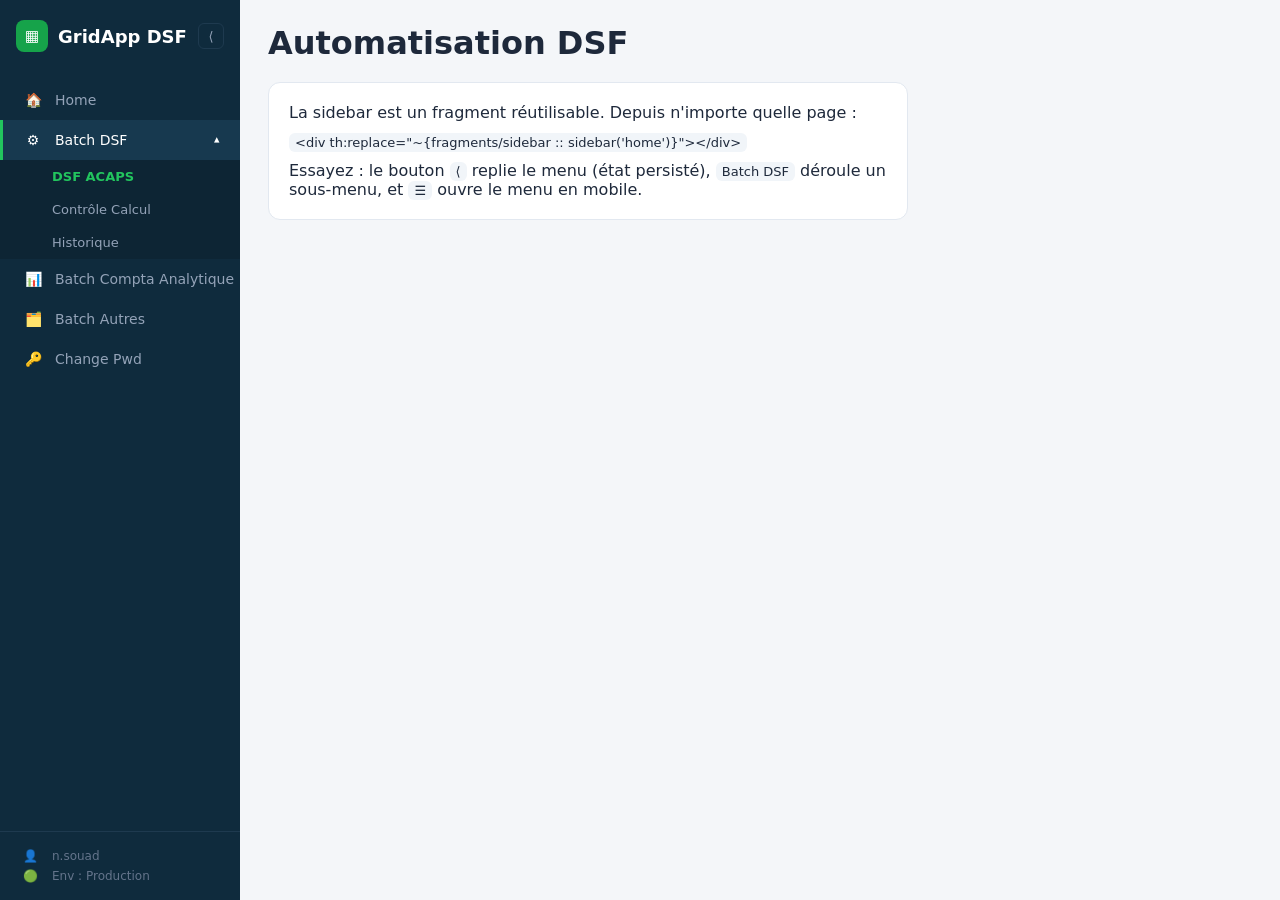
==== src/main/resources/templates/index.html @ 5580d186 "Add reusable interactive sidebar Thymeleaf component - fragments/sidebar.html: sidebar(activeMenu) f" ====
<!DOCTYPE html>
<html lang="fr" xmlns:th="http://www.thymeleaf.org">
<head>
  <meta charset="UTF-8">
  <meta name="viewport" content="width=device-width, initial-scale=1">
  <title>Automatisation DSF</title>
  <link rel="stylesheet" href="../static/css/sidebar.css" th:href="@{/css/sidebar.css}">
  <style>
    * { margin:0; padding:0; box-sizing:border-box; font-family:'Segoe UI',system-ui,sans-serif; }
    body { background:#f4f6f9; color:#1e293b; display:flex; min-height:100vh; }
    .main { flex:1; padding:24px 28px; }
    .topbar { display:flex; align-items:center; gap:14px; margin-bottom:20px; }
    .hamburger { display:none; background:#0f2b3d; color:#fff; border:none; border-radius:8px;
                 width:38px; height:38px; font-size:16px; cursor:pointer; }
    @media (max-width:768px){ .hamburger{ display:block; } }
    .card { background:#fff; border:1px solid #e2e8f0; border-radius:12px; padding:20px; max-width:640px; }
    code { background:#f1f5f9; padding:2px 6px; border-radius:6px; font-size:13px; }
  </style>
</head>
<body>

  <!-- Reusable sidebar: pass the active menu key -->
  <div th:replace="~{fragments/sidebar :: sidebar('dsf')}">
    <!-- Static preview fallback (opened without a Thymeleaf server) -->
    <aside class="sidebar" id="appSidebar">
      <div class="sidebar-logo">
        <span class="logo-mark">▦</span><span class="logo-text">GridApp DSF</span>
        <button type="button" class="sidebar-toggle" data-sidebar-toggle>⟨</button>
      </div>
      <nav class="sidebar-nav">
        <a class="nav-item" href="#"><span class="nav-icon">🏠</span><span class="nav-label">Home</span></a>
        <div class="nav-group open">
          <button type="button" class="nav-item nav-parent active" data-submenu-toggle>
            <span class="nav-icon">⚙️</span><span class="nav-label">Batch DSF</span><span class="nav-caret">▾</span>
          </button>
          <div class="submenu">
            <a class="submenu-item active" href="#">DSF ACAPS</a>
            <a class="submenu-item" href="#">Contrôle Calcul</a>
            <a class="submenu-item" href="#">Historique</a>
          </div>
        </div>
        <a class="nav-item" href="#"><span class="nav-icon">📊</span><span class="nav-label">Batch Compta Analytique</span></a>
        <a class="nav-item" href="#"><span class="nav-icon">🗂️</span><span class="nav-label">Batch Autres</span></a>
        <a class="nav-item" href="#"><span class="nav-icon">🔑</span><span class="nav-label">Change Pwd</span></a>
      </nav>
      <div class="sidebar-foot">
        <div class="foot-row"><span class="nav-icon">👤</span><span class="nav-label">n.souad</span></div>
        <div class="foot-row"><span class="nav-icon">🟢</span><span class="nav-label">Env : Production</span></div>
      </div>
    </aside>
  </div>

  <div class="main">
    <div class="topbar">
      <button class="hamburger" data-sidebar-open aria-label="Ouvrir le menu">☰</button>
      <h1>Automatisation DSF</h1>
    </div>
    <div class="card">
      <p>La sidebar est un fragment réutilisable. Depuis n'importe quelle page :</p>
      <p style="margin-top:10px"><code>&lt;div th:replace="~{fragments/sidebar :: sidebar('home')}"&gt;&lt;/div&gt;</code></p>
      <p style="margin-top:10px">Essayez : le bouton <code>⟨</code> replie le menu (état persisté),
      <code>Batch DSF</code> déroule un sous-menu, et <code>☰</code> ouvre le menu en mobile.</p>
    </div>
  </div>

  <script src="../static/js/sidebar.js" th:src="@{/js/sidebar.js}" defer></script>
</body>
</html>
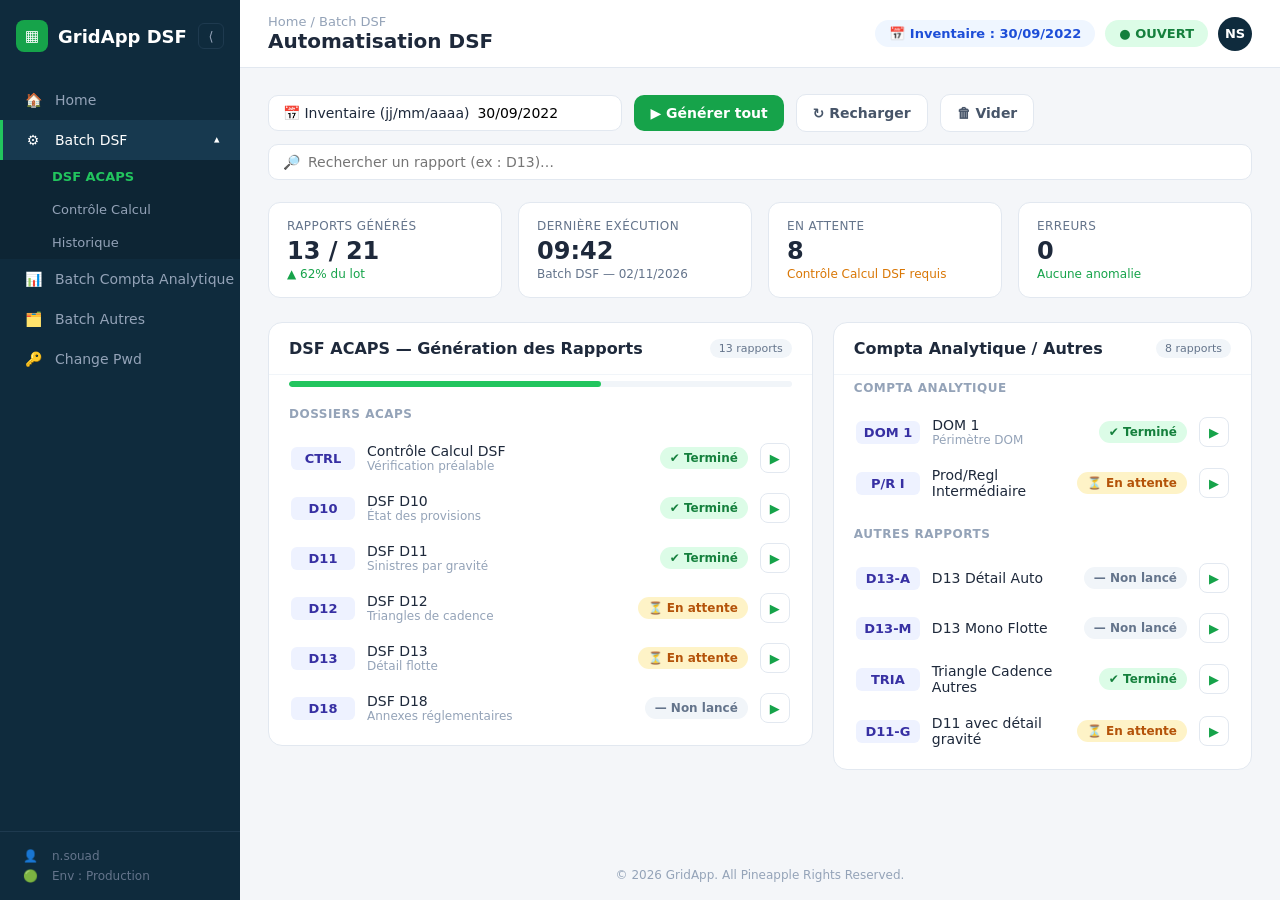
==== commit 5f1a9619: "Add topbar, KPI card and report group Thymeleaf components - fragments/topbar.html: topbar(title, cr" ====
--- a/src/main/resources/templates/index.html
+++ b/src/main/resources/templates/index.html
@@ -5,23 +5,33 @@
   <meta name="viewport" content="width=device-width, initial-scale=1">
   <title>Automatisation DSF</title>
   <link rel="stylesheet" href="../static/css/sidebar.css" th:href="@{/css/sidebar.css}">
+  <link rel="stylesheet" href="../static/css/topbar.css" th:href="@{/css/topbar.css}">
+  <link rel="stylesheet" href="../static/css/kpi.css" th:href="@{/css/kpi.css}">
+  <link rel="stylesheet" href="../static/css/reports.css" th:href="@{/css/reports.css}">
   <style>
+    /* Page-level layout only — components live in their own CSS files */
     * { margin:0; padding:0; box-sizing:border-box; font-family:'Segoe UI',system-ui,sans-serif; }
     body { background:#f4f6f9; color:#1e293b; display:flex; min-height:100vh; }
-    .main { flex:1; padding:24px 28px; }
-    .topbar { display:flex; align-items:center; gap:14px; margin-bottom:20px; }
-    .hamburger { display:none; background:#0f2b3d; color:#fff; border:none; border-radius:8px;
-                 width:38px; height:38px; font-size:16px; cursor:pointer; }
-    @media (max-width:768px){ .hamburger{ display:block; } }
-    .card { background:#fff; border:1px solid #e2e8f0; border-radius:12px; padding:20px; max-width:640px; }
-    code { background:#f1f5f9; padding:2px 6px; border-radius:6px; font-size:13px; }
+    .main { flex:1; display:flex; flex-direction:column; min-width:0; }
+    .content { padding:26px 28px; }
+    .toolbar { display:flex; gap:12px; align-items:center; margin-bottom:22px; flex-wrap:wrap; }
+    .field { display:flex; align-items:center; gap:8px; background:#fff; border:1px solid #e2e8f0;
+             border-radius:10px; padding:9px 14px; font-size:14px; }
+    .field input { border:none; outline:none; font-size:14px; width:130px; }
+    .search { flex:1; min-width:220px; } .search input { width:100%; }
+    .btn { padding:10px 16px; border-radius:10px; border:none; font-size:14px; font-weight:600; cursor:pointer; }
+    .btn.primary { background:#16a34a; color:#fff; }
+    .btn.ghost { background:#fff; border:1px solid #e2e8f0; color:#475569; }
+    .grid { display:grid; grid-template-columns:1.3fr 1fr; gap:20px; align-items:start; margin-top:24px; }
+    @media (max-width:1024px){ .grid { grid-template-columns:1fr; } }
+    .footer { text-align:center; color:#94a3b8; font-size:12px; padding:18px; margin-top:auto; }
   </style>
 </head>
 <body>
 
-  <!-- Reusable sidebar: pass the active menu key -->
+  <!-- ===== Sidebar (reusable) ===== -->
   <div th:replace="~{fragments/sidebar :: sidebar('dsf')}">
-    <!-- Static preview fallback (opened without a Thymeleaf server) -->
+    <!-- Static preview fallback -->
     <aside class="sidebar" id="appSidebar">
       <div class="sidebar-logo">
         <span class="logo-mark">▦</span><span class="logo-text">GridApp DSF</span>
@@ -51,16 +61,89 @@
   </div>
 
   <div class="main">
-    <div class="topbar">
-      <button class="hamburger" data-sidebar-open aria-label="Ouvrir le menu">☰</button>
-      <h1>Automatisation DSF</h1>
+
+    <!-- ===== Topbar (reusable) ===== -->
+    <div th:replace="~{fragments/topbar :: topbar('Automatisation DSF','Home / Batch DSF','30/09/2022','OUVERT','NS')}">
+      <header class="topbar">
+        <button type="button" class="topbar-hamburger" data-sidebar-open>☰</button>
+        <div>
+          <div class="topbar-crumb">Home / Batch DSF</div>
+          <h1>Automatisation DSF</h1>
+        </div>
+        <div class="topbar-actions">
+          <span class="pill pill-date">📅 Inventaire : 30/09/2022</span>
+          <span class="pill pill-open">● OUVERT</span>
+          <div class="avatar">NS</div>
+        </div>
+      </header>
     </div>
-    <div class="card">
-      <p>La sidebar est un fragment réutilisable. Depuis n'importe quelle page :</p>
-      <p style="margin-top:10px"><code>&lt;div th:replace="~{fragments/sidebar :: sidebar('home')}"&gt;&lt;/div&gt;</code></p>
-      <p style="margin-top:10px">Essayez : le bouton <code>⟨</code> replie le menu (état persisté),
-      <code>Batch DSF</code> déroule un sous-menu, et <code>☰</code> ouvre le menu en mobile.</p>
+
+    <div class="content">
+
+      <!-- Toolbar: page-specific -->
+      <div class="toolbar">
+        <div class="field">📅 Inventaire (jj/mm/aaaa) <input value="30/09/2022"></div>
+        <button class="btn primary">▶ Générer tout</button>
+        <button class="btn ghost">↻ Recharger</button>
+        <button class="btn ghost">🗑 Vider</button>
+        <div class="field search">🔎 <input placeholder="Rechercher un rapport (ex : D13)…"></div>
+      </div>
+
+      <!-- ===== KPI cards (reusable) ===== -->
+      <div class="kpi-grid">
+        <div th:replace="~{fragments/kpis :: kpiCard('Rapports générés','13 / 21','▲ 62% du lot','ok')}">
+          <div class="kpi"><div class="kpi-label">Rapports générés</div><div class="kpi-value">13 / 21</div><div class="kpi-delta ok">▲ 62% du lot</div></div>
+        </div>
+        <div th:replace="~{fragments/kpis :: kpiCard('Dernière exécution','09:42','Batch DSF — 02/11/2026','')}">
+          <div class="kpi"><div class="kpi-label">Dernière exécution</div><div class="kpi-value">09:42</div><div class="kpi-delta">Batch DSF — 02/11/2026</div></div>
+        </div>
+        <div th:replace="~{fragments/kpis :: kpiCard('En attente','8','Contrôle Calcul DSF requis','warn')}">
+          <div class="kpi"><div class="kpi-label">En attente</div><div class="kpi-value">8</div><div class="kpi-delta warn">Contrôle Calcul DSF requis</div></div>
+        </div>
+        <div th:replace="~{fragments/kpis :: kpiCard('Erreurs','0','Aucune anomalie','ok')}">
+          <div class="kpi"><div class="kpi-label">Erreurs</div><div class="kpi-value">0</div><div class="kpi-delta ok">Aucune anomalie</div></div>
+        </div>
+      </div>
+
+      <!-- ===== Report groups (reusable) ===== -->
+      <div class="grid">
+        <div th:replace="~{fragments/reports :: reportGroup('DSF ACAPS — Génération des Rapports','13 rapports',${rapportsAcaps},62,'Dossiers ACAPS')}">
+          <section class="report-group">
+            <div class="report-group-head"><h2>DSF ACAPS — Génération des Rapports</h2><span class="report-group-tag">13 rapports</span></div>
+            <div class="report-progress"><div style="width:62%"></div></div>
+            <div class="report-section">Dossiers ACAPS</div>
+            <div class="report-rows">
+              <div class="report-row"><span class="report-code">CTRL</span><span class="report-name"><span>Contrôle Calcul DSF</span><small>Vérification préalable</small></span><span class="report-status status-done">✔ Terminé</span><button class="report-run">▶</button></div>
+              <div class="report-row"><span class="report-code">D10</span><span class="report-name"><span>DSF D10</span><small>État des provisions</small></span><span class="report-status status-done">✔ Terminé</span><button class="report-run">▶</button></div>
+              <div class="report-row"><span class="report-code">D11</span><span class="report-name"><span>DSF D11</span><small>Sinistres par gravité</small></span><span class="report-status status-done">✔ Terminé</span><button class="report-run">▶</button></div>
+              <div class="report-row"><span class="report-code">D12</span><span class="report-name"><span>DSF D12</span><small>Triangles de cadence</small></span><span class="report-status status-pending">⏳ En attente</span><button class="report-run">▶</button></div>
+              <div class="report-row"><span class="report-code">D13</span><span class="report-name"><span>DSF D13</span><small>Détail flotte</small></span><span class="report-status status-pending">⏳ En attente</span><button class="report-run">▶</button></div>
+              <div class="report-row"><span class="report-code">D18</span><span class="report-name"><span>DSF D18</span><small>Annexes réglementaires</small></span><span class="report-status status-na">— Non lancé</span><button class="report-run">▶</button></div>
+            </div>
+          </section>
+        </div>
+
+        <div th:replace="~{fragments/reports :: reportGroup('Compta Analytique / Autres','8 rapports',${rapportsAutres},null,null)}">
+          <section class="report-group">
+            <div class="report-group-head"><h2>Compta Analytique / Autres</h2><span class="report-group-tag">8 rapports</span></div>
+            <div class="report-section">Compta Analytique</div>
+            <div class="report-rows">
+              <div class="report-row"><span class="report-code">DOM 1</span><span class="report-name"><span>DOM 1</span><small>Périmètre DOM</small></span><span class="report-status status-done">✔ Terminé</span><button class="report-run">▶</button></div>
+              <div class="report-row"><span class="report-code">P/R I</span><span class="report-name"><span>Prod/Regl Intermédiaire</span></span><span class="report-status status-pending">⏳ En attente</span><button class="report-run">▶</button></div>
+            </div>
+            <div class="report-section">Autres Rapports</div>
+            <div class="report-rows">
+              <div class="report-row"><span class="report-code">D13-A</span><span class="report-name"><span>D13 Détail Auto</span></span><span class="report-status status-na">— Non lancé</span><button class="report-run">▶</button></div>
+              <div class="report-row"><span class="report-code">D13-M</span><span class="report-name"><span>D13 Mono Flotte</span></span><span class="report-status status-na">— Non lancé</span><button class="report-run">▶</button></div>
+              <div class="report-row"><span class="report-code">TRIA</span><span class="report-name"><span>Triangle Cadence Autres</span></span><span class="report-status status-done">✔ Terminé</span><button class="report-run">▶</button></div>
+              <div class="report-row"><span class="report-code">D11-G</span><span class="report-name"><span>D11 avec détail gravité</span></span><span class="report-status status-pending">⏳ En attente</span><button class="report-run">▶</button></div>
+            </div>
+          </section>
+        </div>
+      </div>
     </div>
+
+    <footer class="footer">© 2026 GridApp. All Pineapple Rights Reserved.</footer>
   </div>
 
   <script src="../static/js/sidebar.js" th:src="@{/js/sidebar.js}" defer></script>
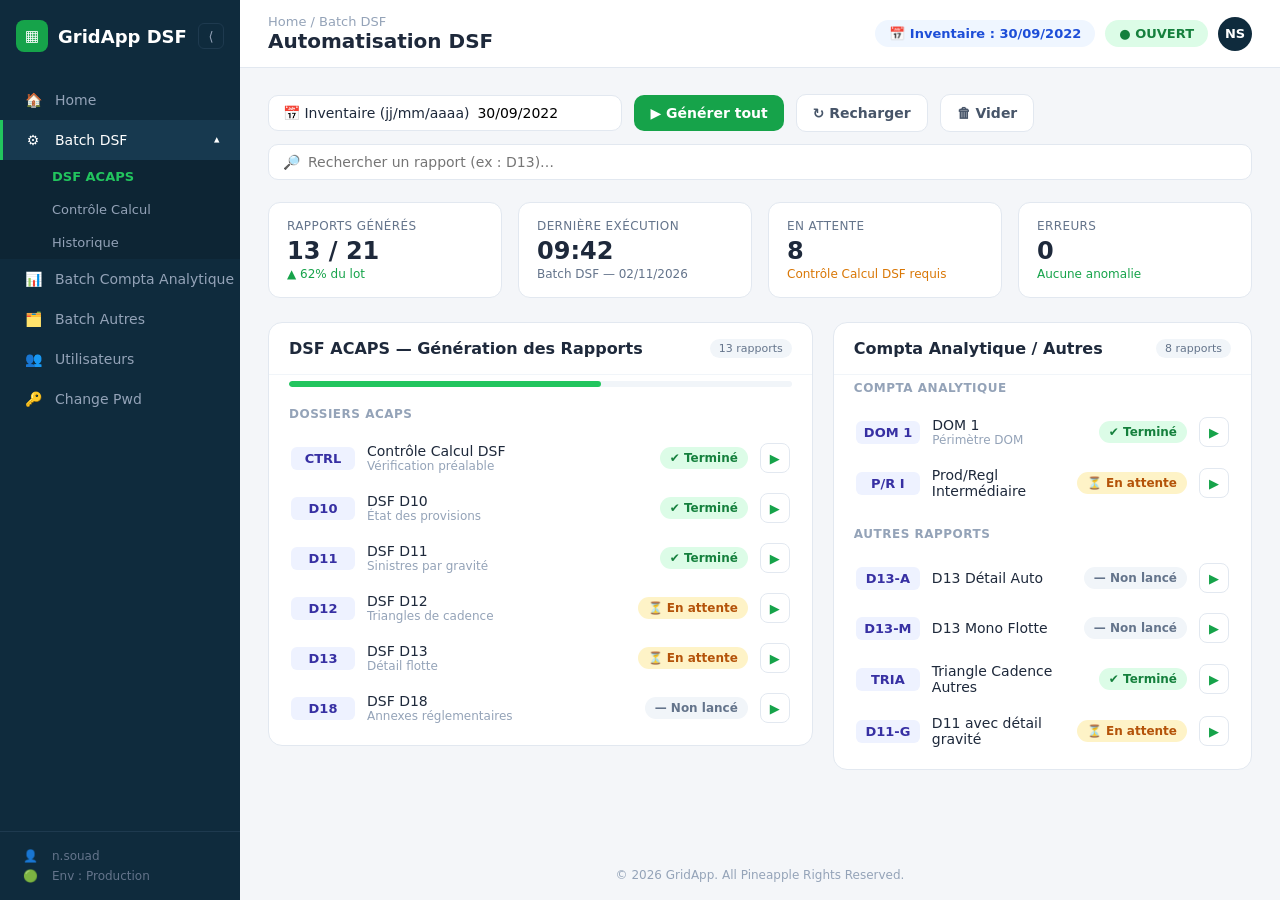
==== commit f286ac05: "Add user management page with interactive data table - fragments/users.html: usersTable(users) — dat" ====
--- a/src/main/resources/templates/index.html
+++ b/src/main/resources/templates/index.html
@@ -51,6 +51,7 @@
         </div>
         <a class="nav-item" href="#"><span class="nav-icon">📊</span><span class="nav-label">Batch Compta Analytique</span></a>
         <a class="nav-item" href="#"><span class="nav-icon">🗂️</span><span class="nav-label">Batch Autres</span></a>
+        <a class="nav-item" href="users.html"><span class="nav-icon">👥</span><span class="nav-label">Utilisateurs</span></a>
         <a class="nav-item" href="#"><span class="nav-icon">🔑</span><span class="nav-label">Change Pwd</span></a>
       </nav>
       <div class="sidebar-foot">
@@ -73,7 +74,23 @@
         <div class="topbar-actions">
           <span class="pill pill-date">📅 Inventaire : 30/09/2022</span>
           <span class="pill pill-open">● OUVERT</span>
-          <div class="avatar">NS</div>
+          <div class="user-menu" data-user-menu>
+            <button type="button" class="avatar" data-user-menu-toggle
+                    aria-haspopup="true" aria-expanded="false"
+                    aria-label="Menu utilisateur">NS</button>
+            <div class="user-dropdown" role="menu" hidden>
+              <div class="user-dropdown-head">
+                <span class="user-name">n.souad</span>
+                <span class="user-role">Administrateur</span>
+              </div>
+              <a class="user-dropdown-item" role="menuitem" href="#"><span class="item-icon">🔑</span> Changer le mot de passe</a>
+              <a class="user-dropdown-item" role="menuitem" href="#"><span class="item-icon">👤</span> Mon profil</a>
+              <div class="user-dropdown-sep" role="separator"></div>
+              <form method="post" action="#">
+                <button type="submit" class="user-dropdown-item danger" role="menuitem"><span class="item-icon">⏻</span> Logout</button>
+              </form>
+            </div>
+          </div>
         </div>
       </header>
     </div>
@@ -147,5 +164,6 @@
   </div>
 
   <script src="../static/js/sidebar.js" th:src="@{/js/sidebar.js}" defer></script>
+  <script src="../static/js/topbar.js" th:src="@{/js/topbar.js}" defer></script>
 </body>
 </html>
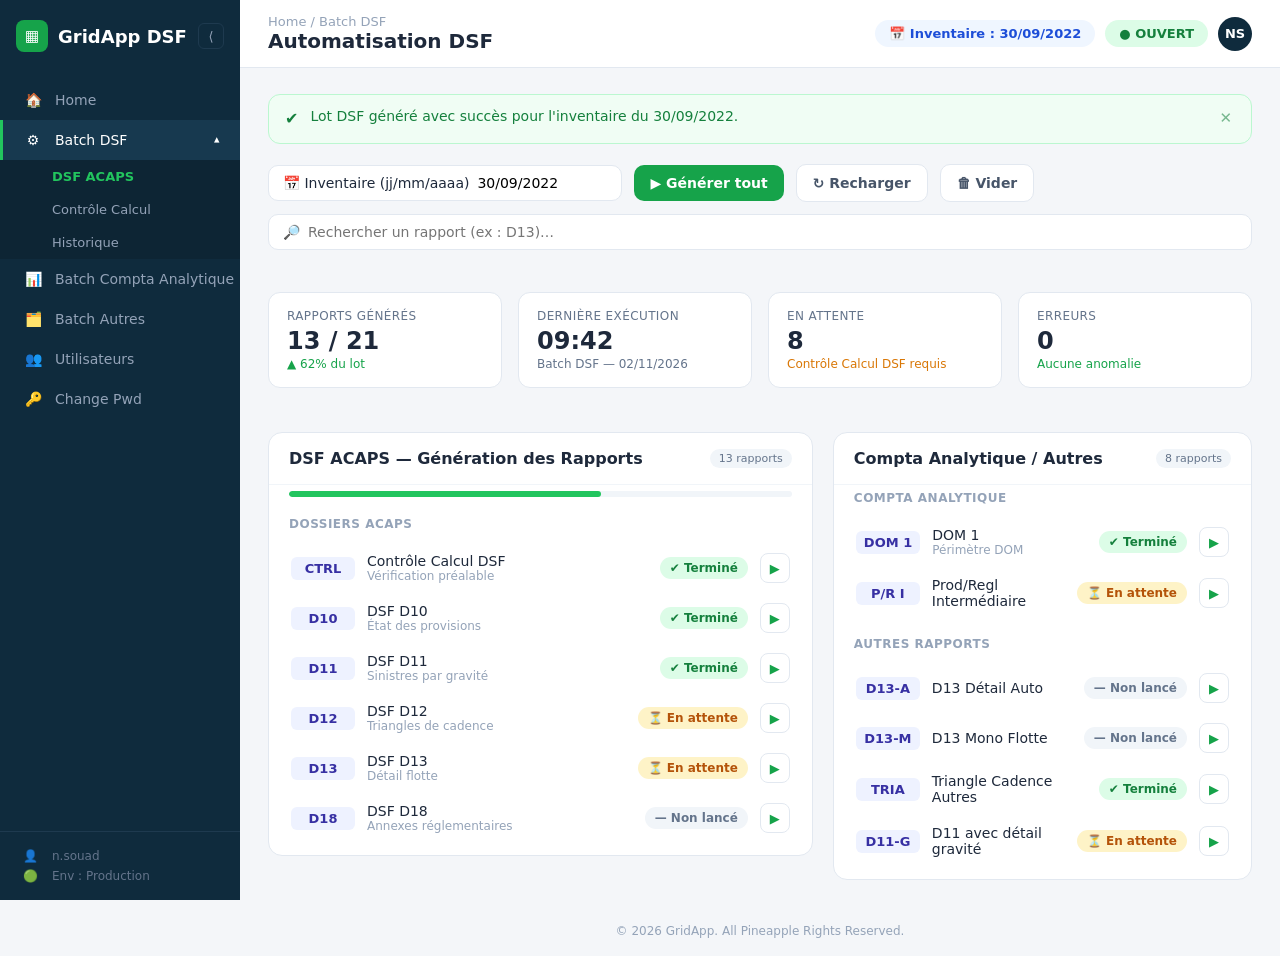
==== commit 738d181f: "Add reusable success/error flash alerts component - fragments/alerts.html: alerts() — renders succes" ====
--- a/src/main/resources/templates/index.html
+++ b/src/main/resources/templates/index.html
@@ -8,6 +8,7 @@
   <link rel="stylesheet" href="../static/css/topbar.css" th:href="@{/css/topbar.css}">
   <link rel="stylesheet" href="../static/css/kpi.css" th:href="@{/css/kpi.css}">
   <link rel="stylesheet" href="../static/css/reports.css" th:href="@{/css/reports.css}">
+  <link rel="stylesheet" href="../static/css/alerts.css" th:href="@{/css/alerts.css}">
   <style>
     /* Page-level layout only — components live in their own CSS files */
     * { margin:0; padding:0; box-sizing:border-box; font-family:'Segoe UI',system-ui,sans-serif; }
@@ -95,7 +96,18 @@
       </header>
     </div>
 
-    <div class="content">
+    <div class="content" style="display:flex;flex-direction:column;gap:20px">
+
+      <!-- ===== Flash messages (reusable) ===== -->
+      <div th:replace="~{fragments/alerts :: alerts}">
+        <div class="alerts-stack">
+          <div class="alert alert-success" role="status" data-alert="success">
+            <span class="alert-icon">✔</span>
+            <div class="alert-body">Lot DSF généré avec succès pour l'inventaire du 30/09/2022.</div>
+            <button type="button" class="alert-close" data-alert-close aria-label="Fermer">✕</button>
+          </div>
+        </div>
+      </div>
 
       <!-- Toolbar: page-specific -->
       <div class="toolbar">
@@ -165,5 +177,6 @@
 
   <script src="../static/js/sidebar.js" th:src="@{/js/sidebar.js}" defer></script>
   <script src="../static/js/topbar.js" th:src="@{/js/topbar.js}" defer></script>
+  <script src="../static/js/alerts.js" th:src="@{/js/alerts.js}" defer></script>
 </body>
 </html>
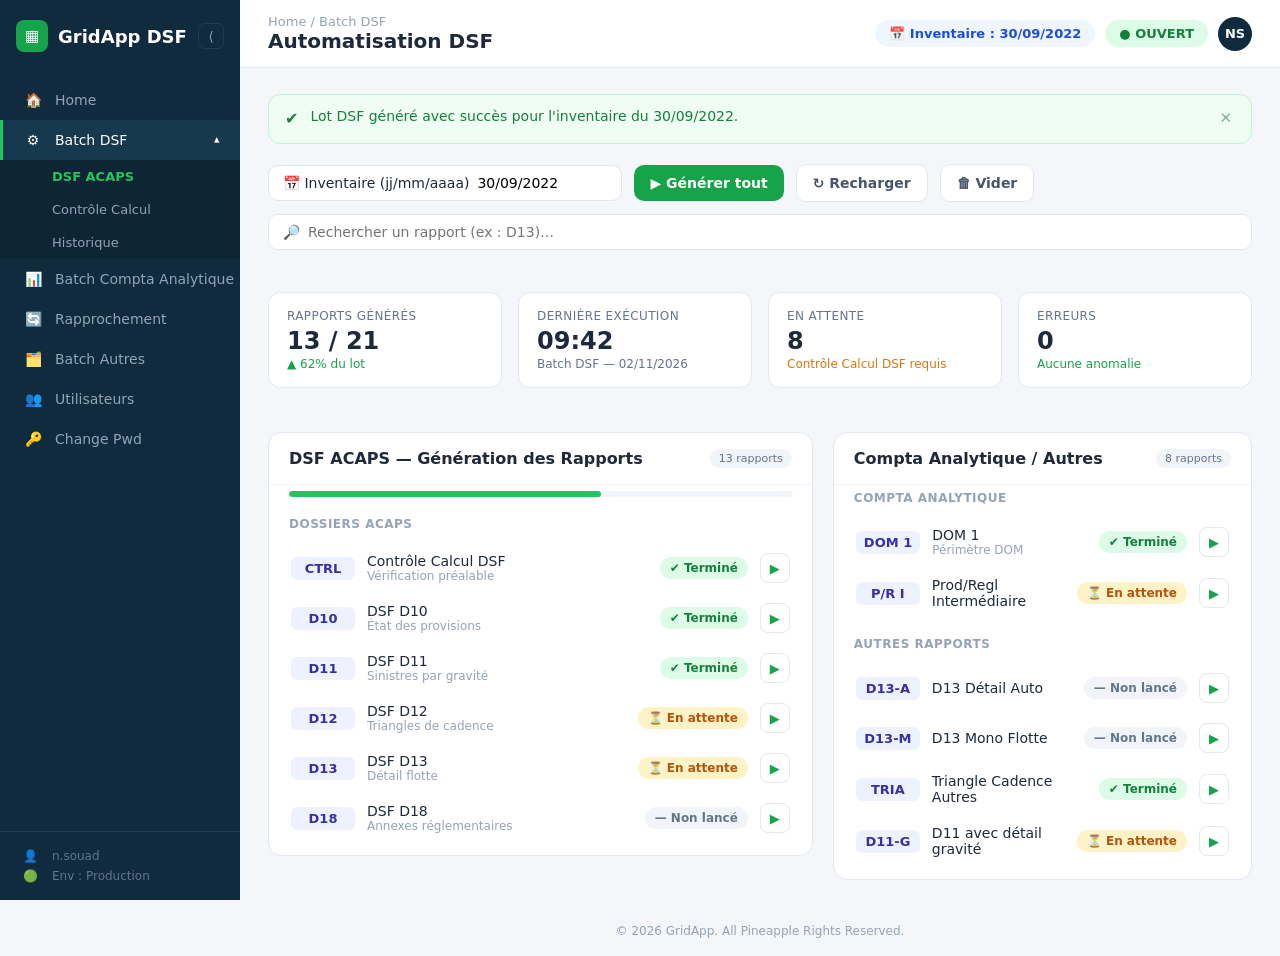
==== commit a590f50c: "Add Listing Rapprochement page with selectable server-paged table - fragments/rapprochement.html: ra" ====
--- a/src/main/resources/templates/index.html
+++ b/src/main/resources/templates/index.html
@@ -51,6 +51,7 @@
           </div>
         </div>
         <a class="nav-item" href="#"><span class="nav-icon">📊</span><span class="nav-label">Batch Compta Analytique</span></a>
+        <a class="nav-item" href="rapprochement.html"><span class="nav-icon">🔄</span><span class="nav-label">Rapprochement</span></a>
         <a class="nav-item" href="#"><span class="nav-icon">🗂️</span><span class="nav-label">Batch Autres</span></a>
         <a class="nav-item" href="users.html"><span class="nav-icon">👥</span><span class="nav-label">Utilisateurs</span></a>
         <a class="nav-item" href="#"><span class="nav-icon">🔑</span><span class="nav-label">Change Pwd</span></a>
